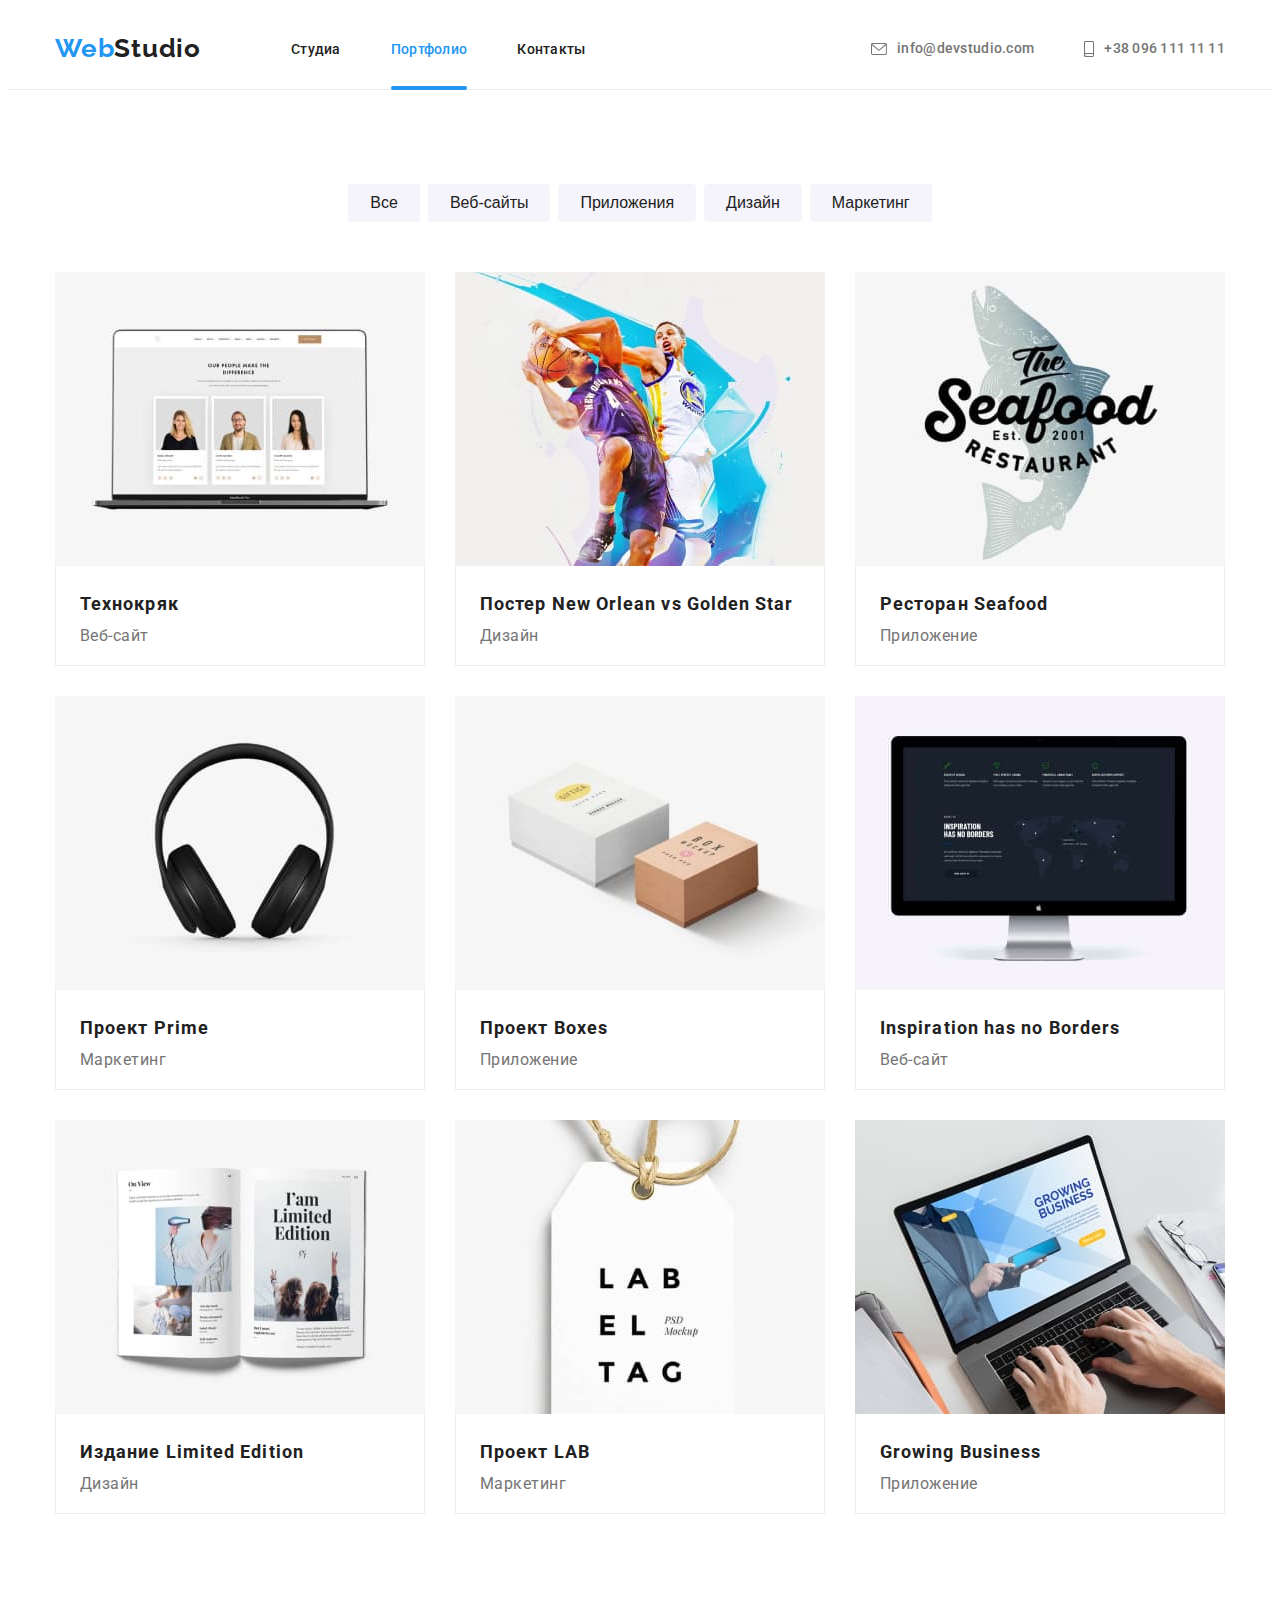
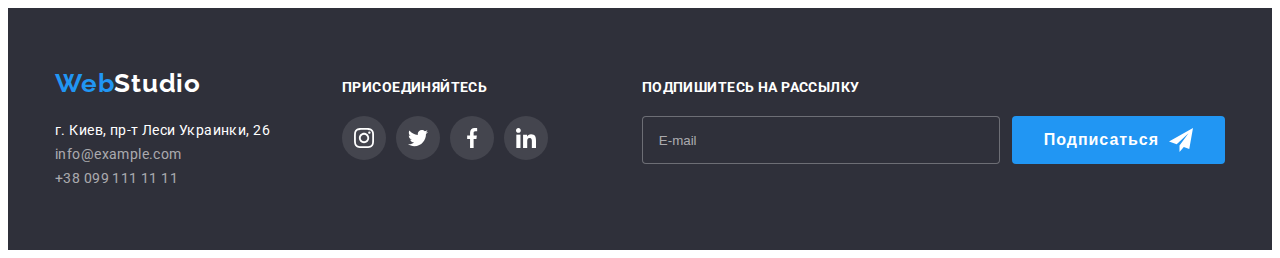
==== portfolio.html @ 9f3a7a6d "new 7" ====
<!DOCTYPE html>
<html lang="ru">

<head>
    <meta charset="UTF-8">
    <meta http-equiv="X-UA-Compatible" content="IE=edge">
    <meta name="viewport" content="width=device-width, initial-scale=1.0">
    <title>Portfolio Anna Kasianenko</title>
    <link rel="preconnect" href="https://fonts.googleapis.com">
    <link rel="preconnect" href="https://fonts.gstatic.com" crossorigin>
    <link
        href="https://fonts.googleapis.com/css2?family=Raleway:wght@700&family=Roboto:wght@400;500;700;900&display=swap"
        rel="stylesheet">
    <link rel="stylesheet" href="https://cdnjs.cloudflare.com/ajax/libs/modern-normalize/1.1.0/modern-normalize.min.css"
        integrity="sha512-wpPYUAdjBVSE4KJnH1VR1HeZfpl1ub8YT/NKx4PuQ5NmX2tKuGu6U/JRp5y+Y8XG2tV+wKQpNHVUX03MfMFn9Q=="
        crossorigin="anonymous" referrerpolicy="no-referrer" />
    <link rel="stylesheet" href="./css/style.css">
    <link rel="stylesheet" href="./css/portfolio.min.css">
</head>

<body>
    <header class="header">
        <div class="header-container container">
            <a class="logo link" href="#"><span>Web</span>Studio</a>
            <nav class="navigation">
                <ul class="nav-list list">
                    <li class="nav-list-item"><a class="nav-list-link link" href="./index.html">Студиа</a></li>
                    <li class="nav-list-item"><a class="nav-list-link link current"
                            href="./portfolio.html">Портфолио</a></li>
                    <li class="nav-list-item"><a class="nav-list-link link" href="">Контакты</a></li>
                </ul>
            </nav>
            <ul class="contact-links-list list">
                <li class="contact-links-list-item"><a class="contact-links-list-link link"
                        href="mailto:info@devstudio.com">
                        <svg class="contact-icon" width="16" height="12">
                            <use href="./img/sprite.svg#icon-envelope"></use>
                        </svg> info@devstudio.com</a></li>
                <li class="contact-links-list-item"><a class="contact-links-list-link link" href="tel:+380961111111">
                        <svg class="contact-icon" Width="10" Height="16">
                            <use href="./img/sprite.svg#icon-smartphone"></use>
                        </svg>
                        +38 096 111 11 11</a></li>
            </ul>
        </div>
    </header>
    <main>
        <!-- HERO -->
        <section class="hero-portfolio-buttom">
            <div class="container">
                <ul class="hero-list list">
                    <li class="hero-list-item"><button class="modal-btn" type="button">Все</button></li>
                    <li class="hero-list-item"><button class="modal-btn" type="button">Веб-сайты</button></li>
                    <li class="hero-list-item"><button class="modal-btn" type="button">Приложения</button></li>
                    <li class="hero-list-item"><button class="modal-btn" type="button">Дизайн</button></li>
                    <li class="hero-list-item"><button class="modal-btn" type="button">Маркетинг</button></li>
                </ul>
                <!-- END HERO -->
                <!-- PROJECTS -->
                <ul class="project-list list">
                    <li class="project-list-item">
                        <a href="" class="project-list-link link">
                        <div class="project-image">
                            <img src="./img/portfolio/macbook.jpg" alt="Laptop" width="370">
                            <div class="project-action">
                                <p class="project-description">
                                    Ресурс предлагает комплексные предложения с разным уровнем функционала и сервисов.
                                    Все это позволит посетителю получить исчерпывающие сведения о компании или частном
                                    лице.
                                </p>
                            </div>
                            </div>
                            <div class="project-wrapp">
                                <h3 class="project-title">Технокряк</h3>
                                <p class="project-text">Веб-сайт</p>
                            </div>
                        </a>
                    </li>
                    <li class="project-list-item">
                        <a href="" class="project-list-link link">
                            <div class="project-image">
                            <img src="./img/portfolio/basketball.jpg" alt="Poster New Orlean" width="370">
                            <div class="project-action">
                                <p class="project-description">
                                    Ресурс предлагает комплексные предложения с разным уровнем функционала и сервисов.
                                    Все это позволит посетителю получить исчерпывающие сведения о компании или частном
                                    лице.
                                </p>
                            </div>
                            </div>
                            <div class="project-wrapp">
                                <h3 class="project-title">Постер New Orlean vs Golden Star</h3>
                                <p class="project-text">Дизайн</p>
                            </div>
                        </a>
                    </li>
                    <li class="project-list-item">
                        <a href="" class="project-list-link link">
                            <div class="project-image">
                                <img src="./img/portfolio/seafood.jpg" alt="Seafood" width="370">
                                <div class="project-action">
                                    <p class="project-description">
                                        Ресурс предлагает комплексные предложения с разным уровнем функционала и сервисов.
                                        Все это позволит посетителю получить исчерпывающие сведения о компании или частном
                                        лице.
                                    </p>
                                </div>
                            </div>    
                            <div class="project-wrapp">
                                <h3 class="project-title">Ресторан Seafood</h3>
                                <p class="project-text">Приложение</p>
                            </div>
                        </a>
                    </li>
                    <li class="project-list-item">
                        <a href="" class="project-list-link link">
                            <div class="project-image">
                                <img src="./img/portfolio/headphone.jpg" alt="headphone" width="370">
                                <div class="project-action">
                                    <p class="project-description">
                                        Ресурс предлагает комплексные предложения с разным уровнем функционала и сервисов.
                                        Все это позволит посетителю получить исчерпывающие сведения о компании или частном
                                        лице.
                                    </p>
                                </div>
                            </div>
                            <div class="project-wrapp">
                                <h3 class="project-title">Проект Prime</h3>
                                <p class="project-text">Маркетинг</p>
                            </div>
                        </a>
                    </li>
                    <li class="project-list-item">
                        <a href="" class="project-list-link link">
                            <div class="project-image">
                                <img src="./img/portfolio/boxs.jpg" alt="Boxes" width="370">
                                <div class="project-action">
                                    <p class="project-description">
                                        Ресурс предлагает комплексные предложения с разным уровнем функционала и сервисов.
                                        Все это позволит посетителю получить исчерпывающие сведения о компании или частном
                                        лице.
                                    </p>
                                </div>
                            </div>
                            <div class="project-wrapp">
                                <h3 class="project-title">Проект Boxes</h3>
                                <p class="project-text">Приложение</p>
                            </div>
                        </a>
                    </li>
                    <li class="project-list-item">
                        <a href="" class="project-list-link link">
                            <div class="project-image">
                                <img src="./img/portfolio/monitor.jpg" alt="Monitor" width="370">
                                <div class="project-action">
                                    <p class="project-description">
                                        Ресурс предлагает комплексные предложения с разным уровнем функционала и сервисов.
                                        Все это позволит посетителю получить исчерпывающие сведения о компании или частном
                                        лице.
                                    </p>
                                </div>
                            </div>                           
                            <div class="project-wrapp">
                                <h3 class="project-title">Inspiration has no Borders</h3>
                                <p class="project-text">Веб-сайт</p>
                            </div>
                        </a>
                    </li>
                    <li class="project-list-item">
                        <a href="" class="project-list-link link">
                            <div class="project-image">
                                <img src="./img/portfolio/book.jpg" alt="Book Limited Edition" width="370">
                                <div class="project-action">
                                    <p class="project-description">
                                        Ресурс предлагает комплексные предложения с разным уровнем функционала и сервисов.
                                        Все это позволит посетителю получить исчерпывающие сведения о компании или частном
                                        лице.
                                    </p>
                                </div>
                            </div>                           
                            <div class="project-wrapp">
                                <h3 class="project-title">Издание Limited Edition</h3>
                                <p class="project-text">Дизайн</p>
                            </div>
                        </a>
                    </li>
                    <li class="project-list-item">
                        <a href="" class="project-list-link link">
                            <div class="project-image">
                                <img src="./img/portfolio/label.jpg" alt="Label" width="370">
                                <div class="project-action">
                                    <p class="project-description">
                                        Ресурс предлагает комплексные предложения с разным уровнем функционала и сервисов.
                                        Все это позволит посетителю получить исчерпывающие сведения о компании или частном
                                        лице.
                                    </p>
                                </div>
                            </div>
                            <div class="project-wrapp">
                                <h3 class="project-title">Проект LAB</h3>
                                <p class="project-text">Маркетинг</p>
                            </div>
                        </a>
                    </li>
                    <li class="project-list-item">
                        <a href="" class="project-list-link link">
                            <div class="project-image">
                                <img src="./img/portfolio/working-computer.jpg" alt="Working computer" width="370">
                                <div class="project-action">
                                    <p class="project-description">
                                        Ресурс предлагает комплексные предложения с разным уровнем функционала и сервисов.
                                        Все это позволит посетителю получить исчерпывающие сведения о компании или частном
                                        лице.
                                    </p>
                                </div>
                            </div>
                            <div class="project-wrapp">
                                <h3 class="project-title">Growing Business</h3>
                                <p class="project-text">Приложение</p>
                            </div>
                        </a>
                    </li>
                </ul>
            </div>
        </section>
        <!--FOOTER-->
        <footer class="footer">
            <div class="footer-container container">
                <div class="footer-main">
                    <a class="footer-logo link" href="#"><span>Web</span>Studio</a>
                    <address class="contact-info">
                        <ul class="contact-info-list list">
                            <li><a href="https://goo.gl/maps/L3QvmrdTpUSkbaW27" target="_blank"
                                    rel="noopener noreferrer" class="address-info link">г. Киев, пр-т Леси Украинки,
                                    26</a></li>
                            <li><a href="mailto:info@devstudio.com" class="contact-list-link link">info@example.com</a>
                            </li>
                            <li><a href="tel:+380961111111" class="contact-list-link link">+38 099 111 11 11</a></li>
                        </ul>
                        </ul>
                    </address>
                </div>
                <!--FOOTER-ICON-->
                <div class="footer-second">
                    <ul class="footer-social-list list">
                        <h3 class="title">Присоединяйтесь</h3>
                    <ul class="footer-social-icon-list list">
                        <li>
                            <a href="" class="footer-social-icon-link">
                                <svg class="footer-social" width="20" height="20" >
                                    <use href="./img/sprite.svg#icon-instagram"></use>
                                </svg>
                            </a>
                        </li>
                        <li>
                            <a href="" class="footer-social-icon-link">
                                <svg class="footer-social" width="20" height="20">
                                    <use href="./img/sprite.svg#icon-twitter"></use>
                                </svg>
                            </a>
                        </li>
                        <li>
                            <a href="" class="footer-social-icon-link">
                                <svg class="footer-social " width="20" height="20">
                                    <use href="./img/sprite.svg#icon-facebook"></use>
                                </svg>
                            </a>
                        </li>
                        <li>
                            <a href="" class="footer-social-icon-link">
                                <svg class="footer-social" width="20" height="20">
                                    <use href="./img/sprite.svg#icon-linkedin"></use>
                                </svg>
                            </a>
                        </li>
                    </ul>
                </ul>
                </div>
                <div class="footer-form">
                    <h3 class="title">Подпишитесь на рассылку</h3>
                    <form>
                       <div class="footer-form-sing-up">
                        <input class="footer-contact-form-input" name="user-mail" type="email" placeholder="E-mail" required>
                        <button class="footer-contact-form-submit-btn btn "type="submit">Подписаться
                            <svg class="sign-up-icon" width="24" height="24">
                                <use href="/img/sprite.svg#icon-send"></use>
                            </svg>
                        </button>
                       </div>
                    </form>
                </div>
                </div>
                </div> 
                </footer>
                <script src="./js/modal.js"></script>
            </body>
            </html>
---- css/style.css ----
/* ========= START PORTFOLIO ========= */
.hero-portfolio-buttom{
    padding-top: 94px;
    padding-bottom: 94px;
}
.hero-list{
    display: flex;
    justify-content: center;
    margin-bottom: 50px;
}
.modal-btn{
    padding: 6px 22px;
    background-color: #F5F4FA;
    font-weight: 500;
    font-size: 16px;
    line-height: 1.6;
    cursor: pointer;
    border: none;
    border-radius: 4px;
    color: var(--main-text-color);

    transition: 
    background-color 250ms var(--timing-function),
    color 250ms var(--timing-function),
    box-shadow 250ms var(--timing-function);
}

.modal-btn:hover,
.modal-btn:focus{
    background-color: var(--accent-color);
    color: var(--white-text-color);
    box-shadow: 0px 3px 1px rgba(0, 0, 0, 0.1), 0px 1px 2px rgba(0, 0, 0, 0.08), 0px 2px 2px rgba(0, 0, 0, 0.12);
}

.hero-list-item:not(:last-child){
    margin-right: 8px;
}
/* ========= PORTFOLIO PROJECT ========= */
.project-list{
    display: flex;
    flex-wrap: wrap;
    margin: -15px;
}
.project-list-item{
    background: var(--white-text-color);
    margin: 15px;
}
.project-image{
    position: relative;

    overflow: hidden;
}
.project-action{
    position: absolute;
    top: 0;
    left: 0;
    width: 100%;
    height: 100%;
    padding: 63px 24px;

    background-color: var(--accent-color);
    opacity: 0.9;
    transform: translateY(100%);
    transition: transform 250ms var(--timing-function);
}
.project-list-link:hover .project-action,
.project-list-link:focus .project-action{
    transform: translateY(0);
}
.project-description{
    font-size: 18px;
    line-height: 1.56;
    color: var(--white-text-color);
}
.project-list-link{
    display: block;

    transition: box-shadow 250ms var(--timing-function);
}
.project-list-link:hover, 
.project-list-link:focus{
   box-shadow: 0px 1px 1px rgba(0, 0, 0, 0.12), 
   0px 4px 4px rgba(0, 0, 0, 0.06), 
   1px 4px 6px rgba(0, 0, 0, 0.16);
}
.project-wrapp{
    padding: 20px 24px;
    border: 1px solid #EEEEEE;
    border-top: none; 
}
.project-title{
    margin-top: 0;
    margin-bottom: 4px; 
    color: var(--main-text-color);
    font-weight: 700;
    font-size: 18px;
    line-height: 2;
    letter-spacing: 0.06em;
}
.project-text{
    font-size: 16px;
    line-height: 1.187;
    letter-spacing: 0.03em;
    color: var(--second-text-color);
}
---- css/portfolio.min.css ----
:root{--primary-font-family: 'Roboto', sans-serif;--secondary-font-family: 'Raleway', sans-serif;--main-text-color:#212121;--second-text-color:#757575;--white-text-color: #FFFFFF;--accent-color: #2196F3;--accent-button-color: #188CE8;--background-color: #2F303A;--icon-color: #AFB1B8;--hero-gradient-color: rgba(47, 48, 58, 0.4);--background-color-icon: #F5F4FA;--second-backgrounf-color: rgba(255, 255, 255, 0.1);--timing-function: cubic-bezier(0.4, 0, 0.2, 1)}.visually-hidden{position:absolute;width:1px;height:1px;margin:-1px;border:0;padding:0;white-space:nowrap;clip-path:inset(100%);clip:rect(0 0 0 0);overflow:hidden}*{box-sizing:border-box}body{font-family:var(--primary-font-family);color:var(--main-text-color)}h1,h2,h3,h4,h5,h6,p{margin-top:0;margin-bottom:0}ul,ol{margin-top:0;margin-bottom:0;padding-left:0}img{display:block}address{font-style:normal}.list{list-style:none;padding:0}.link{text-decoration:none}.container{width:1200px;padding-left:15px;padding-right:15px;margin-left:auto;margin-right:auto}.modal-button{position:absolute;display:flex;justify-content:center;align-items:center;width:30px;height:30px;top:8px;right:8px;border:1px solid rgba(0,0,0,0.1);border-radius:50px;background:var(--white-text-color)}.modal-button:hover,.modal-button:focus{fill:var(--accent-color)}.contact-links-list{display:flex;margin-left:auto}.contact-links-list-link{display:flex;align-items:center;font-weight:500;font-size:14px;line-height:1.14;letter-spacing:0.02em;color:var(--second-text-color);transition:color 250ms var(--timing-function)}.contact-links-list-link:hover,.contact-links-list-link:focus{color:var(--accent-color)}.contact-links-list-item{display:flex}.contact-links-list-item:not(:last-child){margin-right:50px}.contact-icon{margin-right:10px;fill:var(--second-text-color);transition:fill 250ms var(--timing-function)}.contact-links-list-link:hover .contact-icon,.contact-links-list-link:focus .contact-icon{fill:var(--accent-color)}.title{font-weight:bold;font-size:14px;line-height:1.14;letter-spacing:0.03em;text-transform:uppercase;color:var(--white-text-color);margin-bottom:20px}.title-theme-dark{font-weight:700;font-size:36px;line-height:1.16;text-align:center;letter-spacing:0.03em;margin-bottom:50px}.logo{color:var(--main-text-color);font-family:var(--secondary-font-family);font-weight:700;font-size:26px;line-height:1.2;letter-spacing:0.03em;margin-right:90px}.logo span{color:var(--accent-color)}.backdrop{position:fixed;top:0;left:0;width:100%;height:100%;background:rgba(0,0,0,0.2);transition:opacity 250ms var(--timing-function),visibility 250ms var(--timing-function)}.backdrop.is-hidden{opacity:0;pointer-events:none;visibility:hidden}.modal{position:absolute;top:50%;left:50%;transform:translate(-50%, -50%) scale(1);min-width:528px;min-height:581px;padding:40px;box-shadow:0px 1px 3px rgba(0,0,0,0.12),0px 1px 1px rgba(0,0,0,0.14),0px 2px 1px rgba(0,0,0,0.2);border-radius:4px;background-color:var(--white-text-color);transition:transform 250ms var(--timing-function)}.is-hidden .modal{transform:translate(-50%, -50%) scale(0.9)}.modal-title{margin-bottom:12px;font-weight:700;font-size:20px;line-height:1.15;letter-spacing:0.03em;color:var(--main-text-color)}.contact-text{font-style:normal;font-weight:400;font-size:12px;line-height:1.16;letter-spacing:0.01em;color:var(--second-text-color)}.contact-form-input-wrapper{position:relative;display:block;margin-top:4px}.contact-form-label{display:block;margin-bottom:10px}.contact-form-label-feedback{display:block;margin-bottom:20px}.contact-form-input{width:100%;height:40px;padding-left:42px;border:1px solid rgba(33,33,33,0.2);border-radius:4px;transition:border-color 250ms var(--timing-function)}.contact-form-input:focus,.contact-form-input:hover{outline:none;border-color:var(--accent-color)}.contact-form-icon{display:block;top:50%;left:15px;transform:translateY(-50%);position:absolute;transition:fill 250ms var(--timing-function)}.contact-form-input:focus+.contact-form-icon,.contact-form-input:hover+.contact-form-icon{fill:var(--accent-color)}.contact-form-feedback{width:100%;height:120px;margin-top:4px;padding:12px 16px;resize:none;border:1px solid rgba(33,33,33,0.2);border-radius:4px;transition:border-color 250ms var(--timing-function)}.contact-form-feedback:focus,.contact-form-feedback:hover{outline:none;border-color:var(--accent-color)}.contact-form-feedback::placeholder{font-size:12px;line-height:1.16;letter-spacing:0.01em;color:var(--second-text-color)}.contact-form-checkbox-label{display:flex;align-items:center;color:var(--second-text-color);font-size:14px;line-height:1.71;letter-spacing:0.03em}.contact-form-checkbox:focus+.contact-form-checkbox-label::before{border:1px solid var(--main-text-color)}.contact-form-checkbox:checked+.contact-form-checkbox-label::before{background-image:url("../img/icon-check.svg");background-position:center;border-radius:2px}.contact-form-checkbox:focus+.contact-form-checkbox-label::before{border:1px solid var(--accent-color)}.contact-form-checkbox-label::before{display:inline-block;width:16px;height:15px;margin-right:9px;border:1px solid var(--main-text-color);cursor:pointer;content:""}.contact-form-submit-btn{display:block;margin:0 auto;padding:10px 55px;font-weight:700;font-size:16px;line-height:1.8;letter-spacing:0.06em;background-color:var(--accent-color);color:var(--white-text-color);border:0;border-radius:4px;cursor:pointer;transition:background-color 250ms var(--timing-function)}.contact-form-submit-btn:hover,.contact-form-submit-btn:focus{background-color:var(--accent-button-color)}.contact-form-checkbox-wrapper{margin-bottom:30px}.link-policy{color:var(--accent-color)}.footer-second{margin-left:72px}.footer-social-icon-list{display:flex}.footer-social-icon-list li:not(:last-child){margin-right:10px}.footer-social-icon-link{display:flex;justify-content:center;align-items:center;width:44px;height:44px;border-radius:50%;background-color:var(--second-backgrounf-color);transition:background-color 250ms var(--timing-function)}.footer-social-icon-link:hover,.footer-social-icon-link:focus{background-color:var(--accent-color)}.footer-social{fill:var(--white-text-color)}.footer-form{margin-left:auto}.footer-form-sing-up{display:flex}.footer-contact-form-input{padding:15px 16px;min-width:358px;margin-right:12px;color:var(--white-text-color);border:1px solid rgba(255,255,255,0.3);background-color:var(--background-color);box-sizing:border-box;border-radius:4px}.footer-contact-form-input::placeholder{color:rgba(255,255,255,0.6)}.sign-up-icon{margin-left:10px}.footer-contact-form-submit-btn{display:flex;align-items:center;text-align:center;padding:10px 32px;font-weight:700;font-size:16px;line-height:1.8;letter-spacing:0.06em;background-color:var(--accent-color);color:var(--white-text-color);border:0;border-radius:4px;cursor:pointer;transition:background-color 250ms var(--timing-function)}.footer-contact-form-submit-btn::before{background-image:url("../img/icon-check.svg")}.footer-contact-form-submit-btn:hover,.footer-contact-form-submit-btn:focus{background-color:var(--accent-button-color)}.header{border-bottom:1px solid #ECECEC;padding-top:25px;padding-bottom:25px}.header-container{display:flex;align-items:center}.nav-list{display:flex;font-family:var(--primary-font-family);font-weight:500}.nav-list list{display:flex}.nav-list-link{font-weight:500;font-size:14px;line-height:1.14;letter-spacing:0.02em;color:var(--main-text-color);position:relative;transition:color 250ms var(--timing-function)}.nav-list-link:hover,.nav-list-link:focus{color:var(--accent-color)}.nav-list-link::after{content:" ";position:absolute;left:0;bottom:-33px;display:block;width:100%;height:4px;background-color:var(--accent-color);border-radius:2px;opacity:0}.nav-list-item:not(:last-child){margin-right:50px}.navigation a.current{color:var(--accent-color)}.current:after{opacity:1}.footer{background-color:var(--background-color);padding:60px 0}.footer-container{display:flex;align-items:baseline}.footer-logo{display:inline-block;font-family:var(--secondary-font-family);font-weight:700;font-size:26px;line-height:1.19;letter-spacing:0.03em;color:var(--white-text-color);margin-bottom:20px}.footer-logo span{color:var(--accent-color)}.contact-info{font-style:normal}.address-info{font-size:14px;line-height:1.71;letter-spacing:0.03em;color:var(--white-text-color)}.contact-list-link{font-size:14px;line-height:1.71;letter-spacing:0.03em;color:rgba(255,255,255,0.6);transition:color 250ms var(--timing-function)}.contact-list-link:hover,.contact-list-link:focus{color:var(--accent-color)}.contact-list-link li:not(:last-child){margin-bottom:9px}
/*# sourceMappingURL=portfolio.min.css.map */
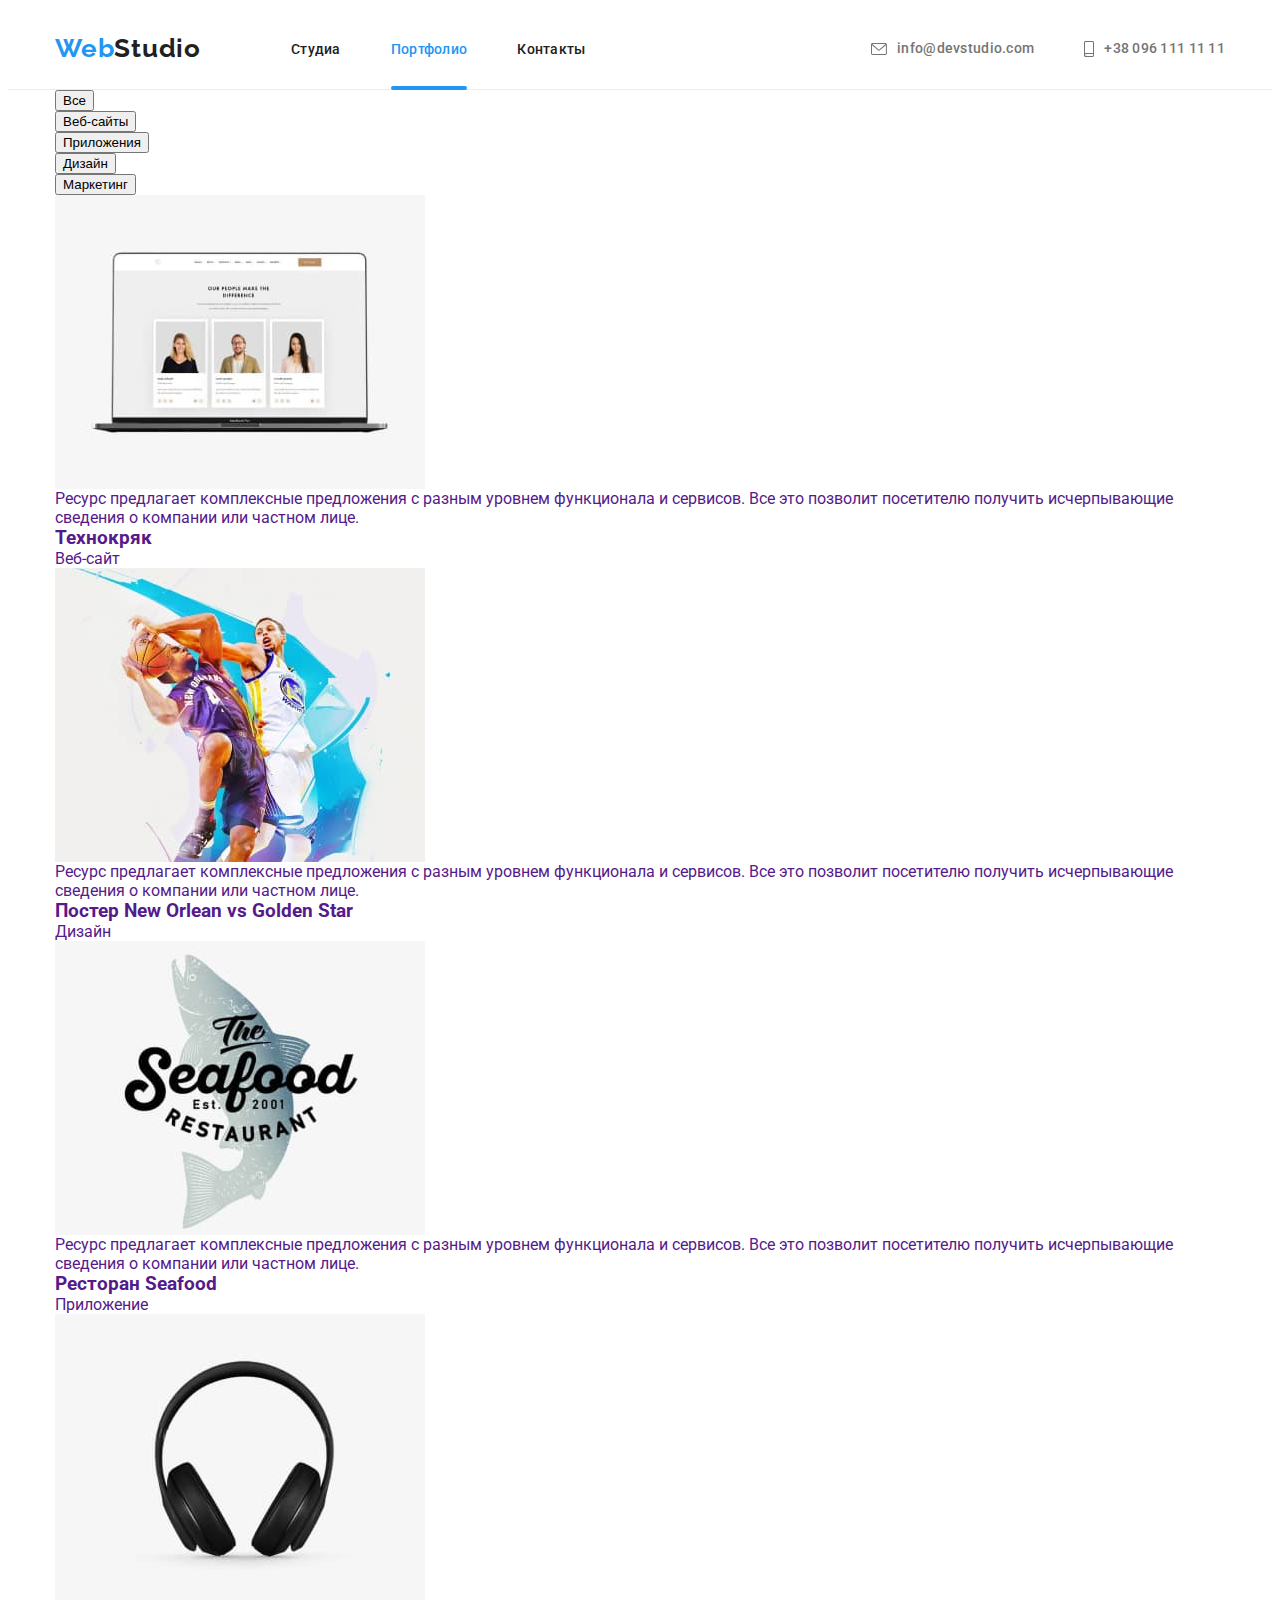
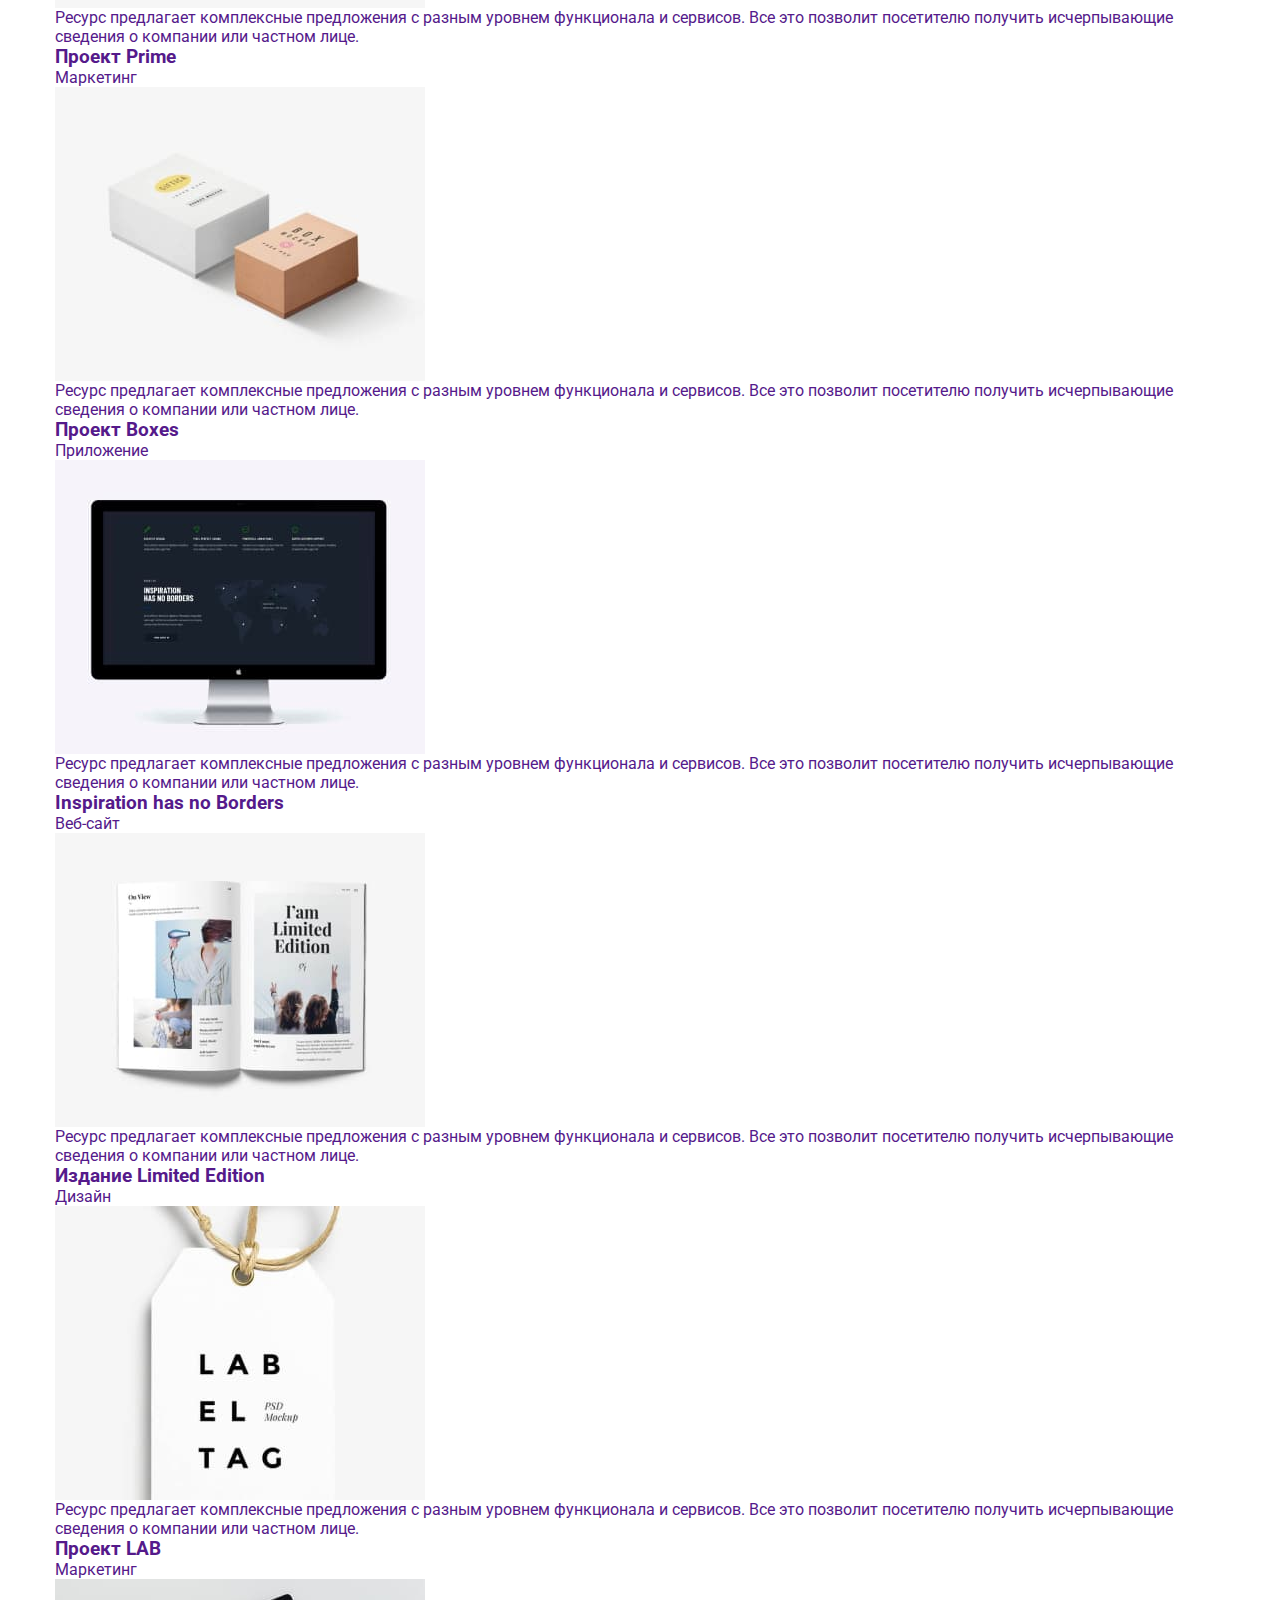
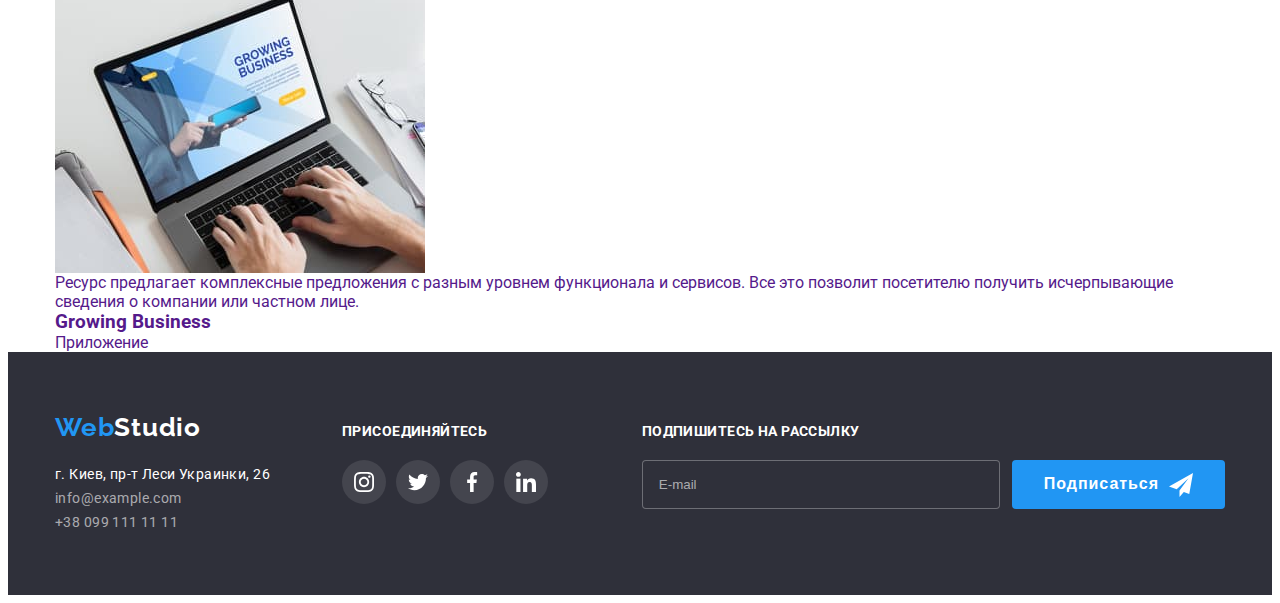
==== commit 1f9c2499: "SCSS" ====
--- a/portfolio.html
+++ b/portfolio.html
@@ -14,8 +14,8 @@
     <link rel="stylesheet" href="https://cdnjs.cloudflare.com/ajax/libs/modern-normalize/1.1.0/modern-normalize.min.css"
         integrity="sha512-wpPYUAdjBVSE4KJnH1VR1HeZfpl1ub8YT/NKx4PuQ5NmX2tKuGu6U/JRp5y+Y8XG2tV+wKQpNHVUX03MfMFn9Q=="
         crossorigin="anonymous" referrerpolicy="no-referrer" />
-    <link rel="stylesheet" href="./css/style.css">
-    <link rel="stylesheet" href="./css/portfolio.min.css">
+        <!-- <link rel="stylesheet" href="./css/style.css"> -->
+    <link rel="stylesheet" href="./css/main.min.css">
 </head>
 
 <body>
@@ -48,12 +48,12 @@
         <!-- HERO -->
         <section class="hero-portfolio-buttom">
             <div class="container">
-                <ul class="hero-list list">
-                    <li class="hero-list-item"><button class="modal-btn" type="button">Все</button></li>
-                    <li class="hero-list-item"><button class="modal-btn" type="button">Веб-сайты</button></li>
-                    <li class="hero-list-item"><button class="modal-btn" type="button">Приложения</button></li>
-                    <li class="hero-list-item"><button class="modal-btn" type="button">Дизайн</button></li>
-                    <li class="hero-list-item"><button class="modal-btn" type="button">Маркетинг</button></li>
+                <ul class="filter-list list">
+                    <li class="filter-list_item"><button class="filter-list_btn" type="button">Все</button></li>
+                    <li class="filter-list_item"><button class="filter-list_btn" type="button">Веб-сайты</button></li>
+                    <li class="filter-list_item"><button class="filter-list_btn" type="button">Приложения</button></li>
+                    <li class="filter-list_item"><button class="filter-list_btn" type="button">Дизайн</button></li>
+                    <li class="filter-list_item"><button class="filter-list_btn" type="button">Маркетинг</button></li>
                 </ul>
                 <!-- END HERO -->
                 <!-- PROJECTS -->
--- a/css/main.min.css
+++ b/css/main.min.css
@@ -0,0 +1,2 @@
+:root{--primary-font-family: 'Roboto', sans-serif;--secondary-font-family: 'Raleway', sans-serif;--main-text-color:#212121;--second-text-color:#757575;--white-text-color: #FFFFFF;--accent-color: #2196F3;--accent-button-color: #188CE8;--background-color: #2F303A;--icon-color: #AFB1B8;--hero-gradient-color: rgba(47, 48, 58, 0.4);--background-color-icon: #F5F4FA;--second-backgrounf-color: rgba(255, 255, 255, 0.1);--timing-function: cubic-bezier(0.4, 0, 0.2, 1)}.visually-hidden{position:absolute;width:1px;height:1px;margin:-1px;border:0;padding:0;white-space:nowrap;clip-path:inset(100%);clip:rect(0 0 0 0);overflow:hidden}*{box-sizing:border-box}body{font-family:var(--primary-font-family);color:var(--main-text-color)}h1,h2,h3,h4,h5,h6,p{margin-top:0;margin-bottom:0}ul,ol{margin-top:0;margin-bottom:0;padding-left:0}img{display:block}address{font-style:normal}.list{list-style:none;padding:0}.link{text-decoration:none}.container{width:1200px;padding-left:15px;padding-right:15px;margin-left:auto;margin-right:auto}.modal-button{position:absolute;display:flex;justify-content:center;align-items:center;width:30px;height:30px;top:8px;right:8px;border:1px solid rgba(0,0,0,0.1);border-radius:50px;background:var(--white-text-color)}.modal-button:hover,.modal-button:focus{fill:var(--accent-color)}.contact-links-list{display:flex;margin-left:auto}.contact-links-list-link{display:flex;align-items:center;font-weight:500;font-size:14px;line-height:1.14;letter-spacing:0.02em;color:var(--second-text-color);transition:color 250ms var(--timing-function)}.contact-links-list-link:hover,.contact-links-list-link:focus{color:var(--accent-color)}.contact-links-list-item{display:flex}.contact-links-list-item:not(:last-child){margin-right:50px}.contact-icon{margin-right:10px;fill:var(--second-text-color);transition:fill 250ms var(--timing-function)}.contact-links-list-link:hover .contact-icon,.contact-links-list-link:focus .contact-icon{fill:var(--accent-color)}.title{font-weight:bold;font-size:14px;line-height:1.14;letter-spacing:0.03em;text-transform:uppercase;color:var(--white-text-color);margin-bottom:20px}.title-theme-dark{font-weight:700;font-size:36px;line-height:1.16;text-align:center;letter-spacing:0.03em;margin-bottom:50px}.logo{color:var(--main-text-color);font-family:var(--secondary-font-family);font-weight:700;font-size:26px;line-height:1.2;letter-spacing:0.03em;margin-right:90px}.logo span{color:var(--accent-color)}.backdrop{position:fixed;top:0;left:0;width:100%;height:100%;background:rgba(0,0,0,0.2);transition:opacity 250ms var(--timing-function),visibility 250ms var(--timing-function)}.backdrop.is-hidden{opacity:0;pointer-events:none;visibility:hidden}.modal{position:absolute;top:50%;left:50%;transform:translate(-50%, -50%) scale(1);min-width:528px;min-height:581px;padding:40px;box-shadow:0px 1px 3px rgba(0,0,0,0.12),0px 1px 1px rgba(0,0,0,0.14),0px 2px 1px rgba(0,0,0,0.2);border-radius:4px;background-color:var(--white-text-color);transition:transform 250ms var(--timing-function)}.is-hidden .modal{transform:translate(-50%, -50%) scale(0.9)}.modal-title{margin-bottom:12px;font-weight:700;font-size:20px;line-height:1.15;letter-spacing:0.03em;color:var(--main-text-color)}.contact-text{font-style:normal;font-weight:400;font-size:12px;line-height:1.16;letter-spacing:0.01em;color:var(--second-text-color)}.contact-form-input-wrapper{position:relative;display:block;margin-top:4px}.contact-form-label{display:block;margin-bottom:10px}.contact-form-label-feedback{display:block;margin-bottom:20px}.contact-form-input{width:100%;height:40px;padding-left:42px;border:1px solid rgba(33,33,33,0.2);border-radius:4px;transition:border-color 250ms var(--timing-function)}.contact-form-input:focus,.contact-form-input:hover{outline:none;border-color:var(--accent-color)}.contact-form-icon{display:block;top:50%;left:15px;transform:translateY(-50%);position:absolute;transition:fill 250ms var(--timing-function)}.contact-form-input:focus+.contact-form-icon,.contact-form-input:hover+.contact-form-icon{fill:var(--accent-color)}.contact-form-feedback{width:100%;height:120px;margin-top:4px;padding:12px 16px;resize:none;border:1px solid rgba(33,33,33,0.2);border-radius:4px;transition:border-color 250ms var(--timing-function)}.contact-form-feedback:focus,.contact-form-feedback:hover{outline:none;border-color:var(--accent-color)}.contact-form-feedback::placeholder{font-size:12px;line-height:1.16;letter-spacing:0.01em;color:var(--second-text-color)}.contact-form-checkbox-label{display:flex;align-items:center;color:var(--second-text-color);font-size:14px;line-height:1.71;letter-spacing:0.03em}.contact-form-checkbox:focus+.contact-form-checkbox-label::before{border:1px solid var(--main-text-color)}.contact-form-checkbox:checked+.contact-form-checkbox-label::before{background-image:url("../img/icon-check.svg");background-position:center;border-radius:2px}.contact-form-checkbox:focus+.contact-form-checkbox-label::before{border:1px solid var(--accent-color)}.contact-form-checkbox-label::before{display:inline-block;width:16px;height:15px;margin-right:9px;border:1px solid var(--main-text-color);cursor:pointer;content:""}.contact-form-submit-btn{display:block;margin:0 auto;padding:10px 55px;font-weight:700;font-size:16px;line-height:1.8;letter-spacing:0.06em;background-color:var(--accent-color);color:var(--white-text-color);border:0;border-radius:4px;cursor:pointer;transition:background-color 250ms var(--timing-function)}.contact-form-submit-btn:hover,.contact-form-submit-btn:focus{background-color:var(--accent-button-color)}.contact-form-checkbox-wrapper{margin-bottom:30px}.link-policy{color:var(--accent-color)}.footer-second{margin-left:72px}.footer-social-icon-list{display:flex}.footer-social-icon-list li:not(:last-child){margin-right:10px}.footer-social-icon-link{display:flex;justify-content:center;align-items:center;width:44px;height:44px;border-radius:50%;background-color:var(--second-backgrounf-color);transition:background-color 250ms var(--timing-function)}.footer-social-icon-link:hover,.footer-social-icon-link:focus{background-color:var(--accent-color)}.footer-social{fill:var(--white-text-color)}.footer-form{margin-left:auto}.footer-form-sing-up{display:flex}.footer-contact-form-input{padding:15px 16px;min-width:358px;margin-right:12px;color:var(--white-text-color);border:1px solid rgba(255,255,255,0.3);background-color:var(--background-color);box-sizing:border-box;border-radius:4px}.footer-contact-form-input::placeholder{color:rgba(255,255,255,0.6)}.sign-up-icon{margin-left:10px}.footer-contact-form-submit-btn{display:flex;align-items:center;text-align:center;padding:10px 32px;font-weight:700;font-size:16px;line-height:1.8;letter-spacing:0.06em;background-color:var(--accent-color);color:var(--white-text-color);border:0;border-radius:4px;cursor:pointer;transition:background-color 250ms var(--timing-function)}.footer-contact-form-submit-btn::before{background-image:url("../img/icon-check.svg")}.footer-contact-form-submit-btn:hover,.footer-contact-form-submit-btn:focus{background-color:var(--accent-button-color)}.header{border-bottom:1px solid #ECECEC;padding-top:25px;padding-bottom:25px}.header-container{display:flex;align-items:center}.nav-list{display:flex;font-family:var(--primary-font-family);font-weight:500}.nav-list list{display:flex}.nav-list-link{font-weight:500;font-size:14px;line-height:1.14;letter-spacing:0.02em;color:var(--main-text-color);position:relative;transition:color 250ms var(--timing-function)}.nav-list-link:hover,.nav-list-link:focus{color:var(--accent-color)}.nav-list-link::after{content:" ";position:absolute;left:0;bottom:-33px;display:block;width:100%;height:4px;background-color:var(--accent-color);border-radius:2px;opacity:0}.nav-list-item:not(:last-child){margin-right:50px}.navigation a.current{color:var(--accent-color)}.current:after{opacity:1}.hero{max-width:1600px;height:600px;margin-right:auto;margin-left:auto;background-image:linear-gradient(to right, var(--hero-gradient-color), var(--hero-gradient-color)),url("../img/bg-hero.jpg");background-repeat:no-repeat;background-size:cover;background-position:center;background-color:var(--background-color);font-family:var(--primary-font-family);padding-top:200px;padding-bottom:200px}.hero-title{color:var(--white-text-color);width:696px;margin:0px auto;margin-bottom:30px;font-weight:900;font-size:44px;line-height:1.5;letter-spacing:0.06em;text-transform:uppercase;text-align:center}.hero-button{display:block;margin:0 auto;padding:10px 32px;font-weight:700;font-size:16px;line-height:1.8;letter-spacing:0.06em;background-color:var(--accent-color);color:var(--white-text-color);border:0;border-radius:4px;cursor:pointer;transition:background-color 250ms var(--timing-function)}.hero-button:hover,.hero-button:focus{background-color:var(--accent-button-color)}.about{font-size:14px;letter-spacing:0.03em;padding-top:94px;padding-bottom:94px}.about-list{display:flex}.about-item{width:270px}.about-item:not(:last-child){margin-right:30px}.about-item-title{margin-bottom:10px;line-height:1.14;font-weight:700;text-transform:uppercase}.about-text-item{line-height:1.71;color:var(--second-text-color)}.wrap-about-icon{display:flex;justify-content:center;align-items:center;margin-bottom:30px;height:120px;background-color:var(--background-color-icon)}.section-service{padding-bottom:94px}.work-gallery-list{display:flex;flex-wrap:wrap}.work-gallery-item{position:relative}.work-gallery-item:not(:last-child){margin-right:30px}.gallery-title{position:absolute;left:0;bottom:0;width:100%;margin:0;padding:27px 10px;font-size:14px;line-height:1.15;text-align:center;text-transform:uppercase;color:var(--white-text-color);background-color:rgba(47,48,58,0.8)}.employees-section{background:var(--background-color-icon);text-align:center;padding-top:94px;padding-bottom:94px}.employees{display:flex}.employees-card{background:var(--white-text-color);text-align:center;letter-spacing:0.03em;box-shadow:0px 1px 3px rgba(0,0,0,0.12),0px 1px 1px rgba(0,0,0,0.14),0px 2px 1px rgba(0,0,0,0.2);border-radius:0px 0px 4px 4px}.employees-card:not(:last-child){margin-right:30px}.employee-wrap{padding-top:30px;padding-bottom:30px}.employees-name{margin-bottom:10px;font-weight:500;font-size:16px;line-height:1.18}.employees-position{margin-bottom:16px;font-size:16px;line-height:1.18;color:var(--second-text-color)}.social-list{display:flex;justify-content:center}.social-icon-link{display:flex;justify-content:center;align-items:center;width:44px;height:44px;border-radius:50%;transition:background-color 250ms var(--timing-function)}.social-icon-link:hover,.social-icon-link:focus{background-color:var(--accent-color)}.social-icon-item:not(:last-child){margin-right:10px}.social-icon{fill:var(--icon-color);transition:fill 250ms var(--timing-function)}.social-icon-link:hover .social-icon,.social-icon-link:focus .social-icon{fill:var(--white-text-color)}.clients{padding-top:94px;padding-bottom:94px}.clients-list{display:flex}.clients-list-item{width:170px;height:92px}.clients-list-item:not(:last-child){margin-right:30px}.clients-icon-link{width:100%;height:100%;border:1px solid var(--icon-color);border-radius:4px;display:flex;justify-content:center;align-items:center;transition:border 250ms var(--timing-function)}.clients-icon-link:hover,.clients-icon-link:focus{border:1px solid var(--accent-color)}.client-icon{width:106px;height:60px;fill:var(--icon-color);transition:fill 250ms var(--timing-function)}.clients-icon-link:hover .client-icon,.clients-icon-link:focus .client-icon{fill:var(--accent-color)}.footer{background-color:var(--background-color);padding:60px 0}.footer-container{display:flex;align-items:baseline}.footer-logo{display:inline-block;font-family:var(--secondary-font-family);font-weight:700;font-size:26px;line-height:1.19;letter-spacing:0.03em;color:var(--white-text-color);margin-bottom:20px}.footer-logo span{color:var(--accent-color)}.contact-info{font-style:normal}.address-info{font-size:14px;line-height:1.71;letter-spacing:0.03em;color:var(--white-text-color)}.contact-list-link{font-size:14px;line-height:1.71;letter-spacing:0.03em;color:rgba(255,255,255,0.6);transition:color 250ms var(--timing-function)}.contact-list-link:hover,.contact-list-link:focus{color:var(--accent-color)}.contact-list-link li:not(:last-child){margin-bottom:9px}
+/*# sourceMappingURL=main.min.css.map */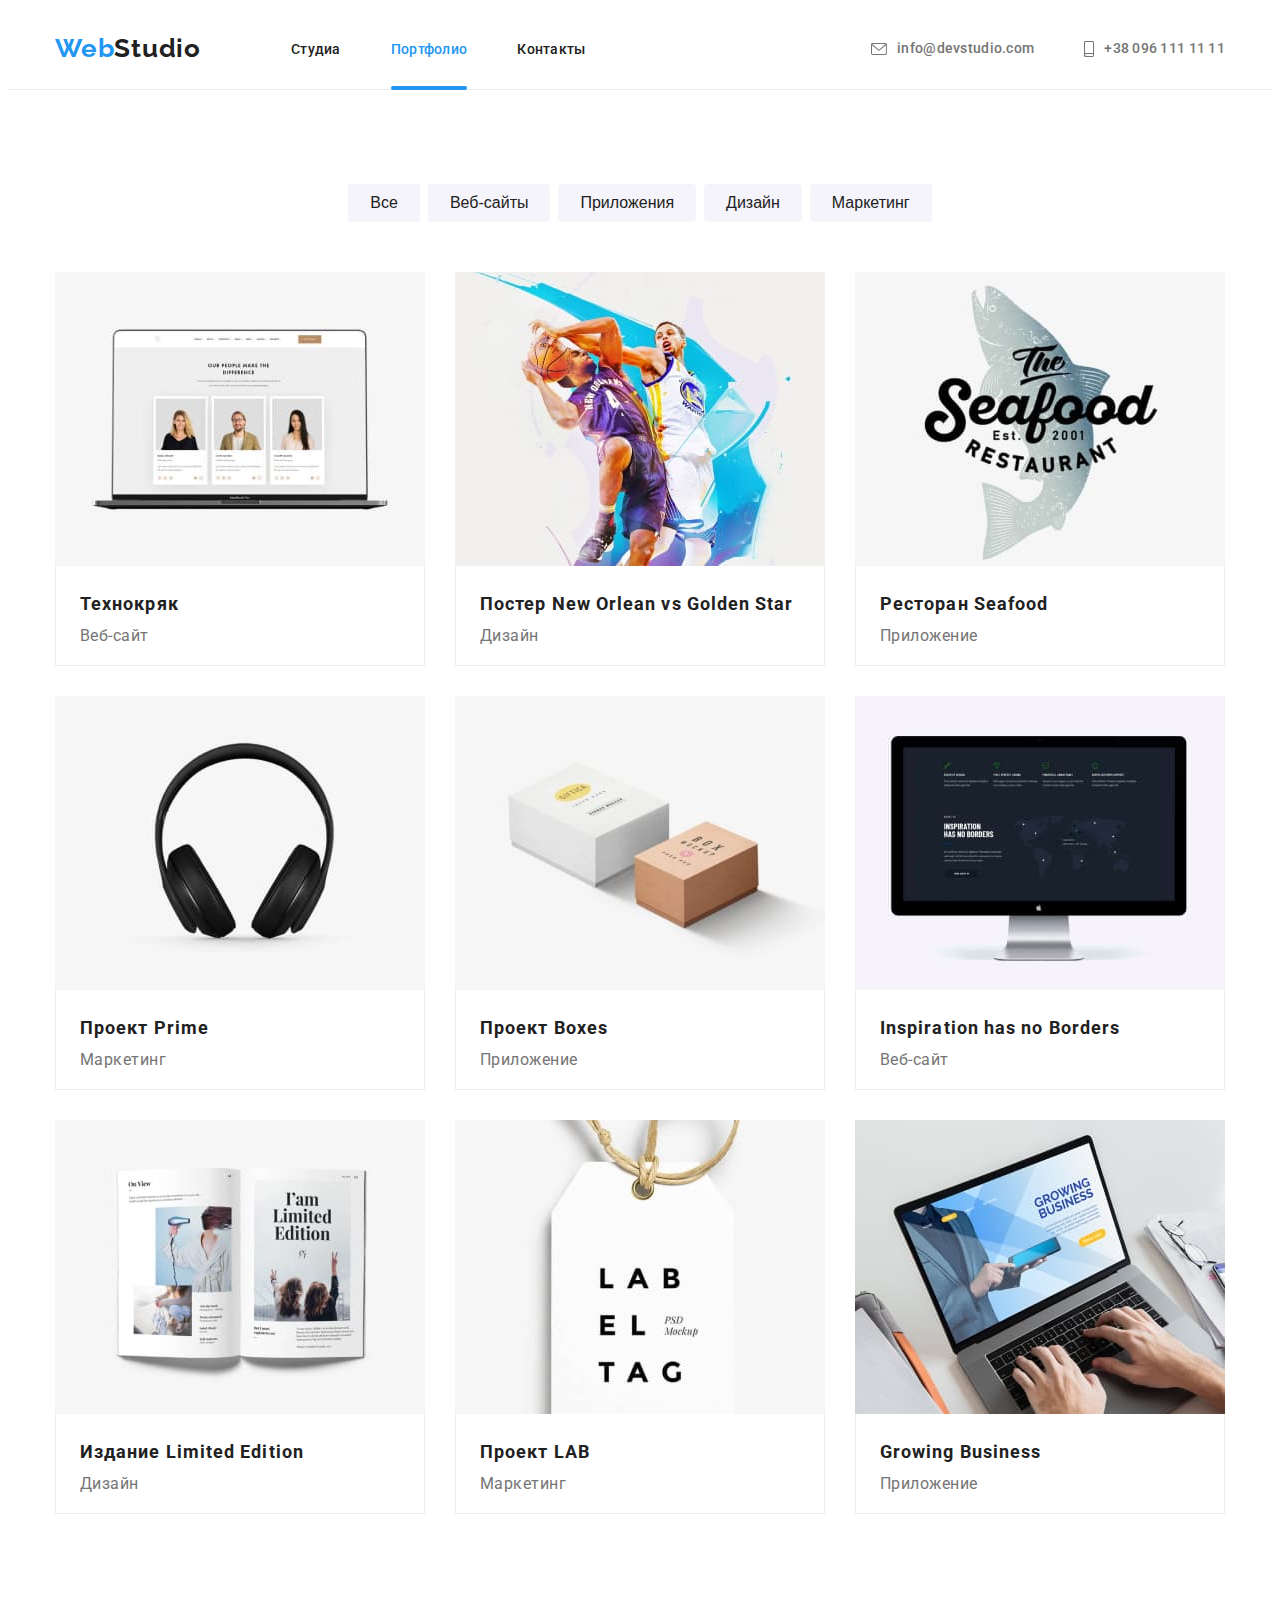
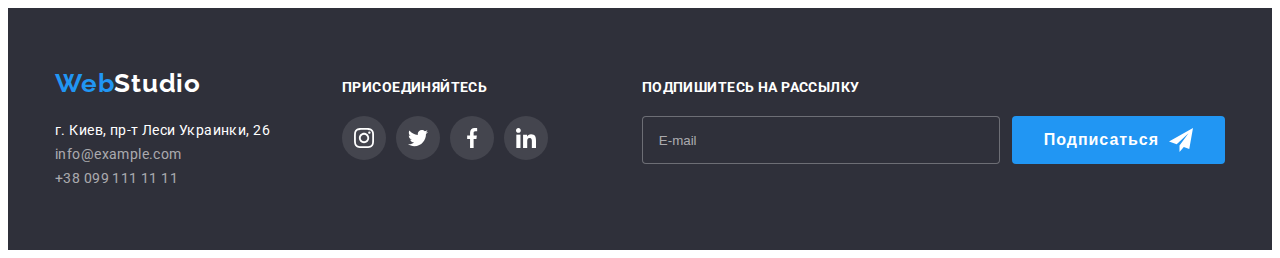
==== commit f886a2b9: "END SASS" ====
--- a/portfolio.html
+++ b/portfolio.html
@@ -15,7 +15,7 @@
         integrity="sha512-wpPYUAdjBVSE4KJnH1VR1HeZfpl1ub8YT/NKx4PuQ5NmX2tKuGu6U/JRp5y+Y8XG2tV+wKQpNHVUX03MfMFn9Q=="
         crossorigin="anonymous" referrerpolicy="no-referrer" />
         <!-- <link rel="stylesheet" href="./css/style.css"> -->
-    <link rel="stylesheet" href="./css/main.min.css">
+    <link rel="stylesheet" href="./sass/main.css">
 </head>
 
 <body>
--- a/sass/main.css
+++ b/sass/main.css
@@ -0,0 +1,892 @@
+:root {
+  --primary-font-family: 'Roboto', sans-serif;
+  --secondary-font-family: 'Raleway', sans-serif;
+  --main-text-color:#212121;
+  --second-text-color:#757575;
+  --white-text-color: #FFFFFF;
+  --accent-color: #2196F3;
+  --accent-button-color: #188CE8;
+  --background-color: #2F303A;
+  --icon-color: #AFB1B8;
+  --hero-gradient-color: rgba(47, 48, 58, 0.4);
+  --background-color-icon: #F5F4FA;
+  --second-backgrounf-color: rgba(255, 255, 255, 0.1);
+  --timing-function: cubic-bezier(0.4, 0, 0.2, 1);
+}
+
+.visually-hidden {
+  position: absolute;
+  width: 1px;
+  height: 1px;
+  margin: -1px;
+  border: 0;
+  padding: 0;
+  white-space: nowrap;
+  clip-path: inset(100%);
+  clip: rect(0 0 0 0);
+  overflow: hidden;
+}
+
+* {
+  box-sizing: border-box;
+}
+
+body {
+  font-family: var(--primary-font-family);
+  color: var(--main-text-color);
+}
+
+h1,
+h2,
+h3,
+h4,
+h5,
+h6,
+p {
+  margin-top: 0;
+  margin-bottom: 0;
+}
+
+ul,
+ol {
+  margin-top: 0;
+  margin-bottom: 0;
+  padding-left: 0;
+}
+
+img {
+  display: block;
+}
+
+address {
+  font-style: normal;
+}
+
+.list {
+  list-style: none;
+  padding: 0;
+}
+
+.link {
+  text-decoration: none;
+}
+
+.container {
+  width: 1200px;
+  padding-left: 15px;
+  padding-right: 15px;
+  margin-left: auto;
+  margin-right: auto;
+}
+
+.modal-button {
+  position: absolute;
+  display: flex;
+  justify-content: center;
+  align-items: center;
+  width: 30px;
+  height: 30px;
+  top: 8px;
+  right: 8px;
+  border: 1px solid rgba(0, 0, 0, 0.1);
+  border-radius: 50px;
+  background: var(--white-text-color);
+}
+
+.modal-button:hover, .modal-button:focus {
+  fill: var(--accent-color);
+}
+
+.contact-links-list {
+  display: flex;
+  margin-left: auto;
+}
+
+.contact-links-list-link {
+  display: flex;
+  align-items: center;
+  font-weight: 500;
+  font-size: 14px;
+  line-height: 1.14;
+  letter-spacing: 0.02em;
+  color: var(--second-text-color);
+  transition: color 250ms var(--timing-function);
+}
+
+.contact-links-list-link:hover, .contact-links-list-link:focus {
+  color: var(--accent-color);
+}
+
+.contact-links-list-item {
+  display: flex;
+}
+
+.contact-links-list-item:not(:last-child) {
+  margin-right: 50px;
+}
+
+.contact-icon {
+  margin-right: 10px;
+  fill: var(--second-text-color);
+  transition: fill 250ms var(--timing-function);
+}
+
+.contact-links-list-link:hover .contact-icon,
+.contact-links-list-link:focus .contact-icon {
+  fill: var(--accent-color);
+}
+
+.title {
+  font-weight: bold;
+  font-size: 14px;
+  line-height: 1.14;
+  letter-spacing: 0.03em;
+  text-transform: uppercase;
+  color: var(--white-text-color);
+  margin-bottom: 20px;
+}
+
+.title-theme-dark {
+  font-weight: 700;
+  font-size: 36px;
+  line-height: 1.16;
+  text-align: center;
+  letter-spacing: 0.03em;
+  margin-bottom: 50px;
+}
+
+.logo {
+  color: var(--main-text-color);
+  font-family: var(--secondary-font-family);
+  font-weight: 700;
+  font-size: 26px;
+  line-height: 1.2;
+  letter-spacing: 0.03em;
+  margin-right: 90px;
+}
+
+.logo span {
+  color: var(--accent-color);
+}
+
+.backdrop {
+  position: fixed;
+  top: 0;
+  left: 0;
+  width: 100%;
+  height: 100%;
+  background: rgba(0, 0, 0, 0.2);
+  transition: opacity 250ms var(--timing-function), visibility 250ms var(--timing-function);
+}
+
+.backdrop.is-hidden {
+  opacity: 0;
+  pointer-events: none;
+  visibility: hidden;
+}
+
+.modal {
+  position: absolute;
+  top: 50%;
+  left: 50%;
+  transform: translate(-50%, -50%) scale(1);
+  min-width: 528px;
+  min-height: 581px;
+  padding: 40px;
+  box-shadow: 0px 1px 3px rgba(0, 0, 0, 0.12), 0px 1px 1px rgba(0, 0, 0, 0.14), 0px 2px 1px rgba(0, 0, 0, 0.2);
+  border-radius: 4px;
+  background-color: var(--white-text-color);
+  transition: transform 250ms var(--timing-function);
+}
+
+.is-hidden .modal {
+  transform: translate(-50%, -50%) scale(0.9);
+}
+
+.modal-title {
+  margin-bottom: 12px;
+  font-weight: 700;
+  font-size: 20px;
+  line-height: 1.15;
+  letter-spacing: 0.03em;
+  color: var(--main-text-color);
+}
+
+.contact-text {
+  font-style: normal;
+  font-weight: 400;
+  font-size: 12px;
+  line-height: 1.16;
+  letter-spacing: 0.01em;
+  color: var(--second-text-color);
+}
+
+.contact-form-input-wrapper {
+  position: relative;
+  display: block;
+  margin-top: 4px;
+}
+
+.contact-form-label {
+  display: block;
+  margin-bottom: 10px;
+}
+
+.contact-form-label-feedback {
+  display: block;
+  margin-bottom: 20px;
+}
+
+.contact-form-input {
+  width: 100%;
+  height: 40px;
+  padding-left: 42px;
+  border: 1px solid rgba(33, 33, 33, 0.2);
+  border-radius: 4px;
+  transition: border-color 250ms var(--timing-function);
+}
+
+.contact-form-input:focus, .contact-form-input:hover {
+  outline: none;
+  border-color: var(--accent-color);
+}
+
+.contact-form-icon {
+  display: block;
+  top: 50%;
+  left: 15px;
+  transform: translateY(-50%);
+  position: absolute;
+  transition: fill 250ms var(--timing-function);
+}
+
+.contact-form-input:focus + .contact-form-icon,
+.contact-form-input:hover + .contact-form-icon {
+  fill: var(--accent-color);
+}
+
+.contact-form-feedback {
+  width: 100%;
+  height: 120px;
+  margin-top: 4px;
+  padding: 12px 16px;
+  resize: none;
+  border: 1px solid rgba(33, 33, 33, 0.2);
+  border-radius: 4px;
+  transition: border-color 250ms var(--timing-function);
+}
+
+.contact-form-feedback:focus, .contact-form-feedback:hover {
+  outline: none;
+  border-color: var(--accent-color);
+}
+
+.contact-form-feedback::placeholder {
+  font-size: 12px;
+  line-height: 1.16;
+  letter-spacing: 0.01em;
+  color: var(--second-text-color);
+}
+
+.contact-form-checkbox-label {
+  display: flex;
+  align-items: center;
+  color: var(--second-text-color);
+  font-size: 14px;
+  line-height: 1.71;
+  letter-spacing: 0.03em;
+}
+
+.contact-form-checkbox:focus + .contact-form-checkbox-label::before {
+  border: 1px solid var(--main-text-color);
+}
+
+.contact-form-checkbox:checked + .contact-form-checkbox-label::before {
+  background-image: url("../img/icon-check.svg");
+  background-position: center;
+  border-radius: 2px;
+}
+
+.contact-form-checkbox:focus + .contact-form-checkbox-label::before {
+  border: 1px solid var(--accent-color);
+}
+
+.contact-form-checkbox-label::before {
+  display: inline-block;
+  width: 16px;
+  height: 15px;
+  margin-right: 9px;
+  border: 1px solid var(--main-text-color);
+  cursor: pointer;
+  content: "";
+}
+
+.contact-form-submit-btn {
+  display: block;
+  margin: 0 auto;
+  padding: 10px 55px;
+  font-weight: 700;
+  font-size: 16px;
+  line-height: 1.8;
+  letter-spacing: 0.06em;
+  background-color: var(--accent-color);
+  color: var(--white-text-color);
+  border: 0;
+  border-radius: 4px;
+  cursor: pointer;
+  transition: background-color 250ms var(--timing-function);
+}
+
+.contact-form-submit-btn:hover, .contact-form-submit-btn:focus {
+  background-color: var(--accent-button-color);
+}
+
+.contact-form-checkbox-wrapper {
+  margin-bottom: 30px;
+}
+
+.link-policy {
+  color: var(--accent-color);
+}
+
+.footer-second {
+  margin-left: 72px;
+}
+
+.footer-social-icon-list {
+  display: flex;
+}
+
+.footer-social-icon-list li:not(:last-child) {
+  margin-right: 10px;
+}
+
+.footer-social-icon-link {
+  display: flex;
+  justify-content: center;
+  align-items: center;
+  width: 44px;
+  height: 44px;
+  border-radius: 50%;
+  background-color: var(--second-backgrounf-color);
+  transition: background-color 250ms var(--timing-function);
+}
+
+.footer-social-icon-link:hover, .footer-social-icon-link:focus {
+  background-color: var(--accent-color);
+}
+
+.footer-social {
+  fill: var(--white-text-color);
+}
+
+.footer-form {
+  margin-left: auto;
+}
+
+.footer-form-sing-up {
+  display: flex;
+}
+
+.footer-contact-form-input {
+  padding: 15px 16px;
+  min-width: 358px;
+  margin-right: 12px;
+  color: var(--white-text-color);
+  border: 1px solid rgba(255, 255, 255, 0.3);
+  background-color: var(--background-color);
+  box-sizing: border-box;
+  border-radius: 4px;
+}
+
+.footer-contact-form-input::placeholder {
+  color: rgba(255, 255, 255, 0.6);
+}
+
+.sign-up-icon {
+  margin-left: 10px;
+}
+
+.footer-contact-form-submit-btn {
+  display: flex;
+  align-items: center;
+  text-align: center;
+  padding: 10px 32px;
+  font-weight: 700;
+  font-size: 16px;
+  line-height: 1.8;
+  letter-spacing: 0.06em;
+  background-color: var(--accent-color);
+  color: var(--white-text-color);
+  border: 0;
+  border-radius: 4px;
+  cursor: pointer;
+  transition: background-color 250ms var(--timing-function);
+}
+
+.footer-contact-form-submit-btn::before {
+  background-image: url("../img/icon-check.svg");
+}
+
+.footer-contact-form-submit-btn:hover, .footer-contact-form-submit-btn:focus {
+  background-color: var(--accent-button-color);
+}
+
+.header {
+  border-bottom: 1px solid #ECECEC;
+  padding-top: 25px;
+  padding-bottom: 25px;
+}
+
+.header-container {
+  display: flex;
+  align-items: center;
+}
+
+.nav-list {
+  display: flex;
+  font-family: var(--primary-font-family);
+  font-weight: 500;
+}
+
+.nav-list list {
+  display: flex;
+}
+
+.nav-list-link {
+  font-weight: 500;
+  font-size: 14px;
+  line-height: 1.14;
+  letter-spacing: 0.02em;
+  color: var(--main-text-color);
+  position: relative;
+  transition: color 250ms var(--timing-function);
+}
+
+.nav-list-link:hover, .nav-list-link:focus {
+  color: var(--accent-color);
+}
+
+.nav-list-link::after {
+  content: " ";
+  position: absolute;
+  left: 0;
+  bottom: -33px;
+  display: block;
+  width: 100%;
+  height: 4px;
+  background-color: var(--accent-color);
+  border-radius: 2px;
+  opacity: 0;
+}
+
+.nav-list-item:not(:last-child) {
+  margin-right: 50px;
+}
+
+.navigation a.current {
+  color: var(--accent-color);
+}
+
+.current:after {
+  opacity: 1;
+}
+
+.hero {
+  max-width: 1600px;
+  height: 600px;
+  margin-right: auto;
+  margin-left: auto;
+  background-image: linear-gradient(to right, var(--hero-gradient-color), var(--hero-gradient-color)), url("../img/bg-hero.jpg");
+  background-repeat: no-repeat;
+  background-size: cover;
+  background-position: center;
+  background-color: var(--background-color);
+  font-family: var(--primary-font-family);
+  padding-top: 200px;
+  padding-bottom: 200px;
+}
+
+.hero-title {
+  color: var(--white-text-color);
+  width: 696px;
+  margin: 0px auto;
+  margin-bottom: 30px;
+  font-weight: 900;
+  font-size: 44px;
+  line-height: 1.5;
+  letter-spacing: 0.06em;
+  text-transform: uppercase;
+  text-align: center;
+}
+
+.hero-button {
+  display: block;
+  margin: 0 auto;
+  padding: 10px 32px;
+  font-weight: 700;
+  font-size: 16px;
+  line-height: 1.8;
+  letter-spacing: 0.06em;
+  background-color: var(--accent-color);
+  color: var(--white-text-color);
+  border: 0;
+  border-radius: 4px;
+  cursor: pointer;
+  transition: background-color 250ms var(--timing-function);
+}
+
+.hero-button:hover, .hero-button:focus {
+  background-color: var(--accent-button-color);
+}
+
+.about {
+  font-size: 14px;
+  letter-spacing: 0.03em;
+  padding-top: 94px;
+  padding-bottom: 94px;
+}
+
+.about-list {
+  display: flex;
+}
+
+.about-item {
+  width: 270px;
+}
+
+.about-item:not(:last-child) {
+  margin-right: 30px;
+}
+
+.about-item-title {
+  margin-bottom: 10px;
+  line-height: 1.14;
+  font-weight: 700;
+  text-transform: uppercase;
+}
+
+.about-text-item {
+  line-height: 1.71;
+  color: var(--second-text-color);
+}
+
+.wrap-about-icon {
+  display: flex;
+  justify-content: center;
+  align-items: center;
+  margin-bottom: 30px;
+  height: 120px;
+  background-color: var(--background-color-icon);
+}
+
+.section-service {
+  padding-bottom: 94px;
+}
+
+.work-gallery-list {
+  display: flex;
+  flex-wrap: wrap;
+}
+
+.work-gallery-item {
+  position: relative;
+}
+
+.work-gallery-item:not(:last-child) {
+  margin-right: 30px;
+}
+
+.gallery-title {
+  position: absolute;
+  left: 0;
+  bottom: 0;
+  width: 100%;
+  margin: 0;
+  padding: 27px 10px;
+  font-size: 14px;
+  line-height: 1.15;
+  text-align: center;
+  text-transform: uppercase;
+  color: var(--white-text-color);
+  background-color: rgba(47, 48, 58, 0.8);
+}
+
+.employees-section {
+  background: var(--background-color-icon);
+  text-align: center;
+  padding-top: 94px;
+  padding-bottom: 94px;
+}
+
+.employees {
+  display: flex;
+}
+
+.employees-card {
+  background: var(--white-text-color);
+  text-align: center;
+  letter-spacing: 0.03em;
+  box-shadow: 0px 1px 3px rgba(0, 0, 0, 0.12), 0px 1px 1px rgba(0, 0, 0, 0.14), 0px 2px 1px rgba(0, 0, 0, 0.2);
+  border-radius: 0px 0px 4px 4px;
+}
+
+.employees-card:not(:last-child) {
+  margin-right: 30px;
+}
+
+.employee-wrap {
+  padding-top: 30px;
+  padding-bottom: 30px;
+}
+
+.employees-name {
+  margin-bottom: 10px;
+  font-weight: 500;
+  font-size: 16px;
+  line-height: 1.18;
+}
+
+.employees-position {
+  margin-bottom: 16px;
+  font-size: 16px;
+  line-height: 1.18;
+  color: var(--second-text-color);
+}
+
+.social-list {
+  display: flex;
+  justify-content: center;
+}
+
+.social-icon-link {
+  display: flex;
+  justify-content: center;
+  align-items: center;
+  width: 44px;
+  height: 44px;
+  border-radius: 50%;
+  transition: background-color 250ms var(--timing-function);
+}
+
+.social-icon-link:hover, .social-icon-link:focus {
+  background-color: var(--accent-color);
+}
+
+.social-icon-item:not(:last-child) {
+  margin-right: 10px;
+}
+
+.social-icon {
+  fill: var(--icon-color);
+  transition: fill 250ms var(--timing-function);
+}
+
+.social-icon-link:hover .social-icon,
+.social-icon-link:focus .social-icon {
+  fill: var(--white-text-color);
+}
+
+.clients {
+  padding-top: 94px;
+  padding-bottom: 94px;
+}
+
+.clients-list {
+  display: flex;
+}
+
+.clients-list-item {
+  width: 170px;
+  height: 92px;
+}
+
+.clients-list-item:not(:last-child) {
+  margin-right: 30px;
+}
+
+.clients-icon-link {
+  width: 100%;
+  height: 100%;
+  border: 1px solid var(--icon-color);
+  border-radius: 4px;
+  display: flex;
+  justify-content: center;
+  align-items: center;
+  transition: border 250ms var(--timing-function);
+}
+
+.clients-icon-link:hover, .clients-icon-link:focus {
+  border: 1px solid var(--accent-color);
+}
+
+.client-icon {
+  width: 106px;
+  height: 60px;
+  fill: var(--icon-color);
+  transition: fill 250ms var(--timing-function);
+}
+
+.clients-icon-link:hover .client-icon,
+.clients-icon-link:focus .client-icon {
+  fill: var(--accent-color);
+}
+
+.footer {
+  background-color: var(--background-color);
+  padding: 60px 0;
+}
+
+.footer-container {
+  display: flex;
+  align-items: baseline;
+}
+
+.footer-logo {
+  display: inline-block;
+  font-family: var(--secondary-font-family);
+  font-weight: 700;
+  font-size: 26px;
+  line-height: 1.19;
+  letter-spacing: 0.03em;
+  color: var(--white-text-color);
+  margin-bottom: 20px;
+}
+
+.footer-logo span {
+  color: var(--accent-color);
+}
+
+.contact-info {
+  font-style: normal;
+}
+
+.address-info {
+  font-size: 14px;
+  line-height: 1.71;
+  letter-spacing: 0.03em;
+  color: var(--white-text-color);
+}
+
+.contact-list-link {
+  font-size: 14px;
+  line-height: 1.71;
+  letter-spacing: 0.03em;
+  color: rgba(255, 255, 255, 0.6);
+  transition: color 250ms var(--timing-function);
+}
+
+.contact-list-link:hover, .contact-list-link:focus {
+  color: var(--accent-color);
+}
+
+.contact-list-link li:not(:last-child) {
+  margin-bottom: 9px;
+}
+
+.hero-portfolio-buttom {
+  padding-top: 94px;
+  padding-bottom: 94px;
+}
+
+.filter-list {
+  display: flex;
+  justify-content: center;
+  margin-bottom: 50px;
+}
+
+.filter-list_btn {
+  padding: 6px 22px;
+  background-color: #F5F4FA;
+  font-weight: 500;
+  font-size: 16px;
+  line-height: 1.6;
+  cursor: pointer;
+  border: none;
+  border-radius: 4px;
+  color: var(--main-text-color);
+  transition: background-color 250ms var(--timing-function), color 250ms var(--timing-function), box-shadow 250ms var(--timing-function);
+}
+
+.filter-list_btn:hover, .filter-list_btn:focus {
+  background-color: var(--accent-color);
+  color: var(--white-text-color);
+  box-shadow: 0px 3px 1px rgba(0, 0, 0, 0.1), 0px 1px 2px rgba(0, 0, 0, 0.08), 0px 2px 2px rgba(0, 0, 0, 0.12);
+}
+
+.filter-list_item:not(:last-child) {
+  margin-right: 8px;
+}
+
+.project-list {
+  display: flex;
+  flex-wrap: wrap;
+  margin: -15px;
+}
+
+.project-list-item {
+  background: var(--white-text-color);
+  margin: 15px;
+}
+
+.project-image {
+  position: relative;
+  overflow: hidden;
+}
+
+.project-action {
+  position: absolute;
+  top: 0;
+  left: 0;
+  width: 100%;
+  height: 100%;
+  padding: 63px 24px;
+  background-color: var(--accent-color);
+  opacity: 0.9;
+  transform: translateY(100%);
+  transition: transform 250ms var(--timing-function);
+}
+
+.project-list-link:hover .project-action,
+.project-list-link:focus .project-action {
+  transform: translateY(0);
+}
+
+.project-description {
+  font-size: 18px;
+  line-height: 1.56;
+  color: var(--white-text-color);
+}
+
+.project-list-link {
+  display: block;
+  transition: box-shadow 250ms var(--timing-function);
+}
+
+.project-list-link:hover, .project-list-link:focus {
+  box-shadow: 0px 1px 1px rgba(0, 0, 0, 0.12), 0px 4px 4px rgba(0, 0, 0, 0.06), 1px 4px 6px rgba(0, 0, 0, 0.16);
+}
+
+.project-wrapp {
+  padding: 20px 24px;
+  border: 1px solid #EEEEEE;
+  border-top: none;
+}
+
+.project-title {
+  margin-top: 0;
+  margin-bottom: 4px;
+  color: var(--main-text-color);
+  font-weight: 700;
+  font-size: 18px;
+  line-height: 2;
+  letter-spacing: 0.06em;
+}
+
+.project-text {
+  font-size: 16px;
+  line-height: 1.187;
+  letter-spacing: 0.03em;
+  color: var(--second-text-color);
+}
+/*# sourceMappingURL=main.css.map */